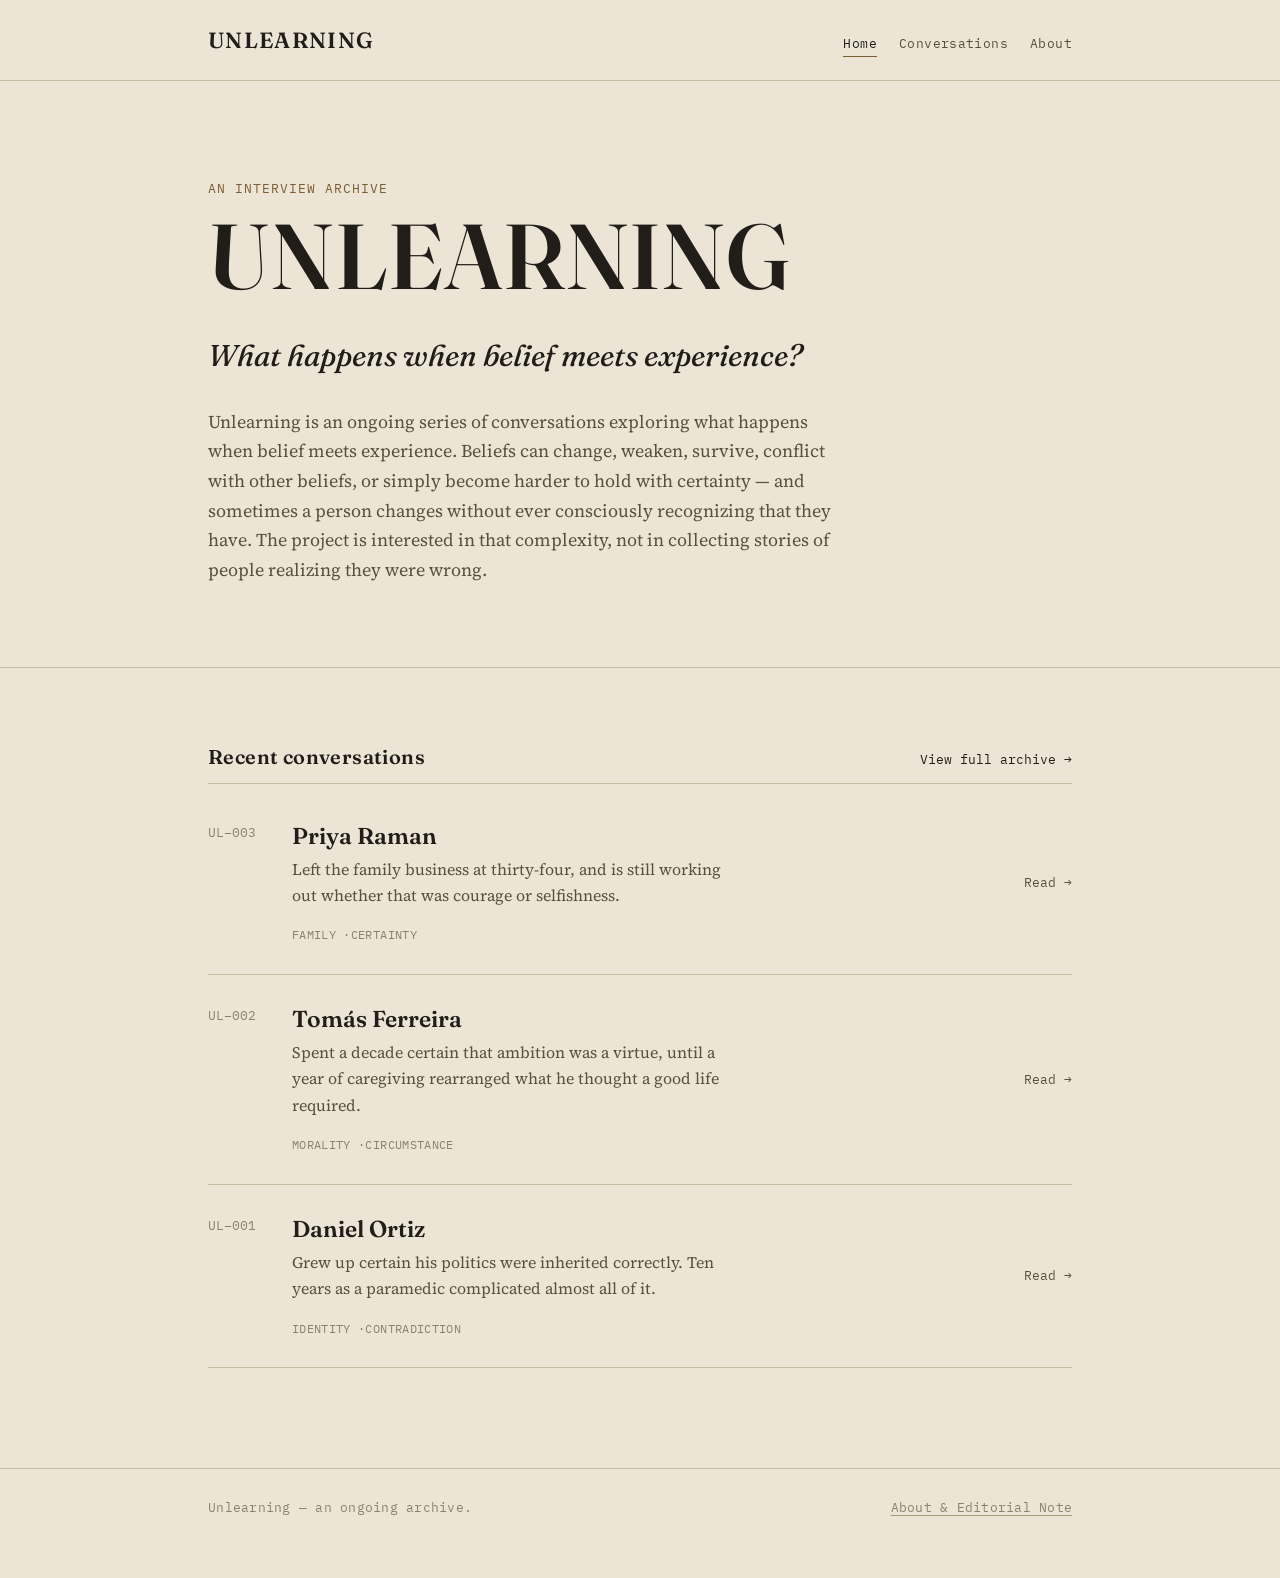
==== index.html @ 24ead6d5 "Add files via upload" ====
<!doctype html>
<html lang="en">
<head>
<meta charset="UTF-8">
<meta name="viewport" content="width=device-width, initial-scale=1">
<title>Unlearning — an archive of changed minds</title>
<meta name="description" content="Unlearning is an interview project exploring how people's beliefs change — or resist changing — when they meet lived experience.">
<link rel="stylesheet" href="styles.css">
</head>
<body>

<header class="site-header">
  <div class="shell">
    <a class="wordmark" href="index.html">UNLEARNING</a>
    <nav class="site-nav">
      <a href="index.html" aria-current="page">Home</a>
      <a href="conversations.html">Conversations</a>
      <a href="about.html">About</a>
    </nav>
  </div>
</header>

<section class="hero">
  <div class="shell">
    <p class="eyebrow">An interview archive</p>
    <h1 class="hero-word">UNLEARNING</h1>
    <p class="hero-question">What happens when belief meets experience?</p>
    <p class="hero-desc">Unlearning is an ongoing series of conversations exploring what happens when belief meets experience. Beliefs can change, weaken, survive, conflict with other beliefs, or simply become harder to hold with certainty — and sometimes a person changes without ever consciously recognizing that they have. The project is interested in that complexity, not in collecting stories of people realizing they were wrong.</p>
  </div>
</section>

<div class="shell">
  <div class="section-head">
    <h2>Recent conversations</h2>
    <a class="see-all" href="conversations.html">View full archive →</a>
  </div>

  <ul class="entry-list">
    <li>
      <a class="entry" href="conversations/priya-raman.html">
        <span class="entry-idx">UL–003</span>
        <span>
          <span class="entry-name">Priya Raman</span>
          <p class="entry-line">Left the family business at thirty-four, and is still working out whether that was courage or selfishness.</p>
          <span class="entry-themes"><span>Family</span><span>Certainty</span></span>
        </span>
        <span class="entry-go">Read →</span>
      </a>
    </li>
    <li>
      <a class="entry" href="conversations/tomas-ferreira.html">
        <span class="entry-idx">UL–002</span>
        <span>
          <span class="entry-name">Tomás Ferreira</span>
          <p class="entry-line">Spent a decade certain that ambition was a virtue, until a year of caregiving rearranged what he thought a good life required.</p>
          <span class="entry-themes"><span>Morality</span><span>Circumstance</span></span>
        </span>
        <span class="entry-go">Read →</span>
      </a>
    </li>
    <li>
      <a class="entry" href="conversations/daniel-ortiz.html">
        <span class="entry-idx">UL–001</span>
        <span>
          <span class="entry-name">Daniel Ortiz</span>
          <p class="entry-line">Grew up certain his politics were inherited correctly. Ten years as a paramedic complicated almost all of it.</p>
          <span class="entry-themes"><span>Identity</span><span>Contradiction</span></span>
        </span>
        <span class="entry-go">Read →</span>
      </a>
    </li>
  </ul>
</div>

<footer class="site-footer">
  <div class="shell">
    <span>Unlearning — an ongoing archive.</span>
    <span><a href="about.html">About &amp; Editorial Note</a></span>
  </div>
</footer>

</body>
</html>
---- styles.css ----
/* ============================================================
   UNLEARNING — shared stylesheet
   Palette:  beige field, near-black ink, muted brass accent
   Type:     Fraunces (display) / Source Serif 4 (reading body)
             / IBM Plex Mono (index, meta, nav — transcript voice)
   ============================================================ */

@import url('https://fonts.googleapis.com/css2?family=Fraunces:ital,opsz,wght@0,9..144,300;0,9..144,450;0,9..144,600;1,9..144,450&family=Source+Serif+4:ital,opsz,wght@0,8..60,400;0,8..60,500;1,8..60,400&family=IBM+Plex+Mono:wght@400;500&display=swap');

:root{
  --beige:        #ECE5D6;
  --beige-deep:   #E1D8C4;
  --card:         #F4EFE4;
  --ink:          #211D18;
  --ink-soft:     #57503F;
  --ink-faint:    #8A8271;
  --brass:        #7C5E33;
  --rule:         #C9BEA3;
  --rule-strong:  #A99C7C;

  --display: "Fraunces", serif;
  --body:    "Source Serif 4", serif;
  --mono:    "IBM Plex Mono", monospace;

  --measure: 640px;
  --wide:    920px;
}

*{ box-sizing: border-box; }

html{
  -webkit-text-size-adjust: 100%;
}

body{
  margin: 0;
  background: var(--beige);
  color: var(--ink);
  font-family: var(--body);
  font-size: 18px;
  line-height: 1.65;
  -webkit-font-smoothing: antialiased;
}

a{
  color: var(--ink);
  text-decoration-color: var(--rule-strong);
  text-underline-offset: 3px;
}
a:hover{ color: var(--brass); text-decoration-color: var(--brass); }
a:focus-visible, button:focus-visible{
  outline: 2px solid var(--brass);
  outline-offset: 3px;
}

@media (prefers-reduced-motion: reduce){
  *{ animation-duration: 0.001ms !important; transition-duration: 0.001ms !important; }
}

/* ---------- layout shells ---------- */

.shell{
  max-width: var(--wide);
  margin: 0 auto;
  padding: 0 28px;
}

.col{
  max-width: var(--measure);
  margin: 0 auto;
  padding: 0 28px;
}

/* ---------- header / nav ---------- */

.site-header{
  border-bottom: 1px solid var(--rule);
  padding: 22px 0;
}

.site-header .shell{
  display: flex;
  align-items: baseline;
  justify-content: space-between;
  gap: 24px;
  flex-wrap: wrap;
}

.wordmark{
  font-family: var(--display);
  font-weight: 600;
  font-size: 22px;
  letter-spacing: 0.06em;
  text-decoration: none;
  color: var(--ink);
}

.wordmark:hover{ color: var(--ink); text-decoration: none; }

.site-nav{
  font-family: var(--mono);
  font-size: 13px;
  letter-spacing: 0.03em;
  display: flex;
  gap: 22px;
}

.site-nav a{
  text-decoration: none;
  color: var(--ink-soft);
  padding-bottom: 2px;
  border-bottom: 1px solid transparent;
}

.site-nav a:hover, .site-nav a[aria-current="page"]{
  color: var(--ink);
  border-bottom-color: var(--brass);
}

/* ---------- footer ---------- */

.site-footer{
  border-top: 1px solid var(--rule);
  margin-top: 100px;
  padding: 28px 0 60px;
  font-family: var(--mono);
  font-size: 12.5px;
  color: var(--ink-faint);
  letter-spacing: 0.02em;
}

.site-footer .shell{
  display: flex;
  justify-content: space-between;
  gap: 16px;
  flex-wrap: wrap;
}

.site-footer a{ color: var(--ink-faint); }

/* ---------- eyebrow / meta / index marks ---------- */

.eyebrow{
  font-family: var(--mono);
  font-size: 12.5px;
  letter-spacing: 0.08em;
  text-transform: uppercase;
  color: var(--brass);
}

.index-mark{
  font-family: var(--mono);
  font-size: 12.5px;
  color: var(--ink-faint);
  letter-spacing: 0.02em;
}

/* ---------- home: hero ---------- */

.hero{
  padding: 84px 0 64px;
  border-bottom: 1px solid var(--rule);
}

.hero-word{
  font-family: var(--display);
  font-weight: 600;
  font-size: clamp(48px, 9vw, 92px);
  letter-spacing: 0.01em;
  line-height: 0.98;
  margin: 0 0 30px;
}

.hero-question{
  font-family: var(--display);
  font-style: italic;
  font-weight: 450;
  font-size: clamp(22px, 3vw, 30px);
  max-width: 720px;
  margin: 0 0 26px;
  color: var(--ink);
}

.hero-desc{
  max-width: var(--measure);
  color: var(--ink-soft);
  font-size: 18px;
}

/* ---------- section labels ---------- */

.section-head{
  display: flex;
  align-items: baseline;
  justify-content: space-between;
  border-bottom: 1px solid var(--rule);
  padding-bottom: 10px;
  margin: 72px 0 8px;
}

.section-head h2{
  font-family: var(--display);
  font-weight: 600;
  font-size: 20px;
  letter-spacing: 0.02em;
  margin: 0;
}

.section-head .see-all{
  font-family: var(--mono);
  font-size: 12.5px;
  text-decoration: none;
}

/* ---------- conversation list (home + archive) ---------- */

.entry-list{
  list-style: none;
  margin: 0;
  padding: 0;
}

.entry{
  display: grid;
  grid-template-columns: 64px 1fr auto;
  gap: 20px;
  align-items: start;
  padding: 26px 0;
  border-bottom: 1px solid var(--rule);
  text-decoration: none;
  color: var(--ink);
}

.entry:hover{ color: var(--ink); }
.entry:hover .entry-name{ color: var(--brass); }
.entry:hover .entry-go{ transform: translateX(3px); }

.entry-idx{
  font-family: var(--mono);
  font-size: 12.5px;
  color: var(--ink-faint);
  padding-top: 4px;
}

.entry-name{
  font-family: var(--display);
  font-weight: 600;
  font-size: 23px;
  margin: 0 0 6px;
  transition: color .15s ease;
}

.entry-line{
  color: var(--ink-soft);
  font-size: 16px;
  margin: 0 0 10px;
  max-width: 56ch;
}

.entry-themes{
  font-family: var(--mono);
  font-size: 11.5px;
  letter-spacing: 0.03em;
  color: var(--ink-faint);
  text-transform: uppercase;
}

.entry-themes span:not(:last-child)::after{ content: " \00b7 "; }

.entry-go{
  font-family: var(--mono);
  font-size: 13px;
  color: var(--ink-soft);
  align-self: center;
  transition: transform .15s ease;
  white-space: nowrap;
}

@media (max-width: 620px){
  .entry{ grid-template-columns: 40px 1fr; }
  .entry-go{ display: none; }
}

/* ---------- archive page filters (static, decorative labels) ---------- */

.theme-key{
  display: flex;
  flex-wrap: wrap;
  gap: 10px 8px;
  margin: 18px 0 0;
}

.theme-chip{
  font-family: var(--mono);
  font-size: 11.5px;
  text-transform: uppercase;
  letter-spacing: 0.04em;
  color: var(--ink-soft);
  border: 1px solid var(--rule-strong);
  border-radius: 2px;
  padding: 5px 10px;
}

/* ---------- generic page header ---------- */

.page-head{
  padding: 64px 0 40px;
  border-bottom: 1px solid var(--rule);
}

.page-title{
  font-family: var(--display);
  font-weight: 600;
  font-size: clamp(34px, 5vw, 46px);
  margin: 10px 0 16px;
}

.page-dek{
  color: var(--ink-soft);
  max-width: 60ch;
  font-size: 18px;
}

/* ---------- about / editorial prose ---------- */

.prose{
  padding: 48px 0;
}

.prose h2{
  font-family: var(--display);
  font-weight: 600;
  font-size: 24px;
  margin: 52px 0 16px;
}

.prose h2:first-child{ margin-top: 0; }

.prose p{
  margin: 0 0 20px;
  color: var(--ink);
}

.prose p.lede{
  font-family: var(--display);
  font-style: italic;
  font-size: 22px;
  color: var(--ink);
  margin-bottom: 34px;
}

.divider{
  border: none;
  border-top: 1px solid var(--rule);
  margin: 56px 0;
}

.note-box{
  background: var(--card);
  border: 1px solid var(--rule);
  padding: 26px 28px;
  margin: 40px 0;
}

.note-box .eyebrow{ display:block; margin-bottom: 10px; }

/* ---------- individual conversation page ---------- */

.subject-head{
  padding: 60px 0 36px;
  border-bottom: 1px solid var(--rule);
}

.subject-name{
  font-family: var(--display);
  font-weight: 600;
  font-size: clamp(36px, 6vw, 54px);
  margin: 12px 0 14px;
}

.subject-context{
  color: var(--ink-soft);
  font-size: 18px;
  max-width: 60ch;
  margin: 0 0 18px;
}

.subject-themes{
  font-family: var(--mono);
  font-size: 12px;
  text-transform: uppercase;
  letter-spacing: 0.04em;
  color: var(--brass);
}
.subject-themes span:not(:last-child)::after{ content: " \00b7 "; }

/* tab-style toggle between Conversation / Reflection */

.pane-nav{
  display: flex;
  gap: 2px;
  margin: 40px 0 0;
  border-bottom: 1px solid var(--rule);
}

.pane-nav a{
  font-family: var(--mono);
  font-size: 13px;
  text-transform: uppercase;
  letter-spacing: 0.04em;
  text-decoration: none;
  color: var(--ink-soft);
  padding: 10px 4px 12px;
  margin-right: 26px;
  border-bottom: 2px solid transparent;
}

.pane-nav a:hover{ color: var(--ink); }

.pane{
  padding: 48px 0;
}

.pane-conversation .pane-label,
.pane-reflection .pane-label{
  font-family: var(--mono);
  font-size: 12.5px;
  letter-spacing: 0.06em;
  text-transform: uppercase;
  color: var(--ink-faint);
  margin-bottom: 26px;
  display: block;
}

.exchange{ margin: 0 0 26px; }

.exchange .q{
  font-family: var(--mono);
  font-size: 13px;
  color: var(--brass);
  letter-spacing: 0.02em;
  margin: 0 0 6px;
}

.exchange p{ margin: 0; }

.pane-reflection{
  background: var(--card);
  border-top: 1px solid var(--rule);
  border-bottom: 1px solid var(--rule);
  padding: 56px 0;
}

.continue-link{
  display: inline-block;
  margin-top: 10px;
  font-family: var(--mono);
  font-size: 13.5px;
  text-decoration: none;
  border-bottom: 1px solid var(--rule-strong);
  padding-bottom: 2px;
}

.continue-link:hover{ border-bottom-color: var(--brass); }

.back-to-top{
  font-family: var(--mono);
  font-size: 12.5px;
  text-decoration: none;
  color: var(--ink-soft);
}

/* ---------- misc ---------- */

.mt-0{ margin-top: 0; }
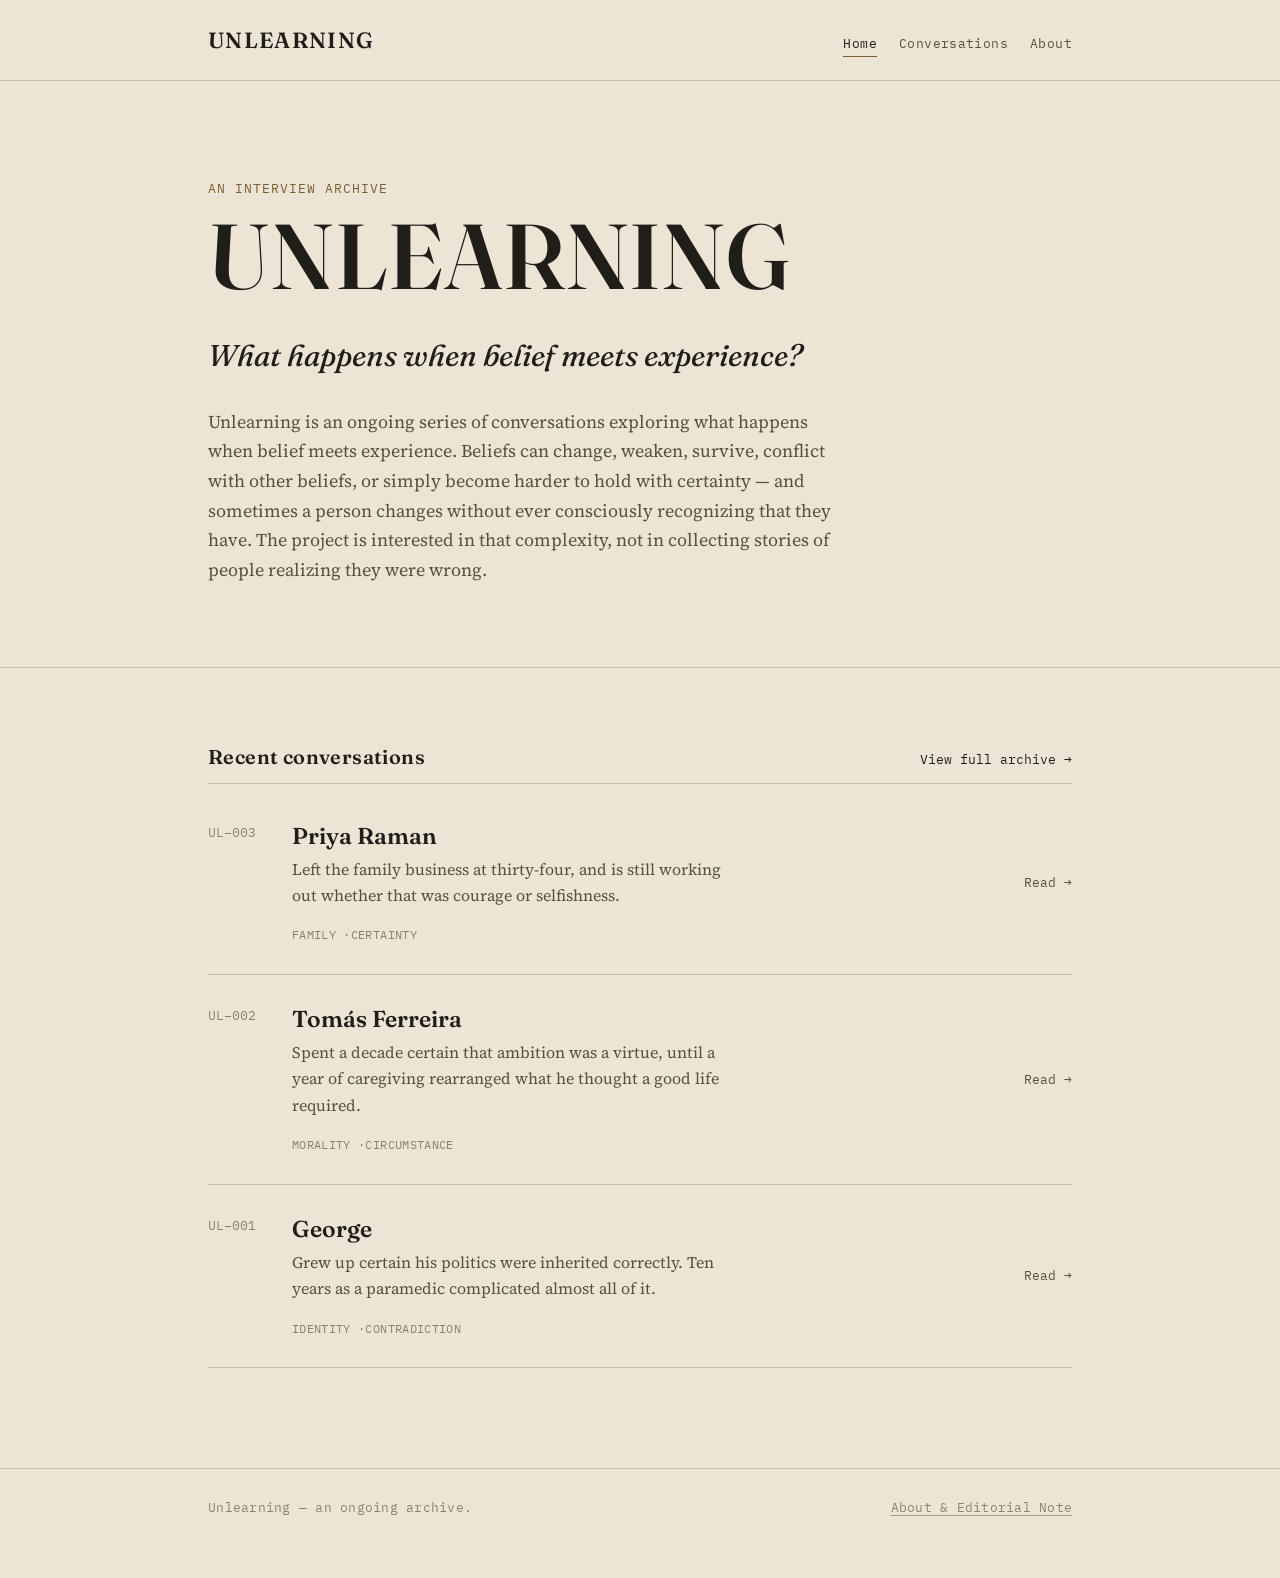
==== commit a2438a91: "Change entry name from 'Daniel Ortiz' to 'George'" ====
--- a/index.html
+++ b/index.html
@@ -62,7 +62,7 @@
       <a class="entry" href="conversations/daniel-ortiz.html">
         <span class="entry-idx">UL–001</span>
         <span>
-          <span class="entry-name">Daniel Ortiz</span>
+          <span class="entry-name">George</span>
           <p class="entry-line">Grew up certain his politics were inherited correctly. Ten years as a paramedic complicated almost all of it.</p>
           <span class="entry-themes"><span>Identity</span><span>Contradiction</span></span>
         </span>
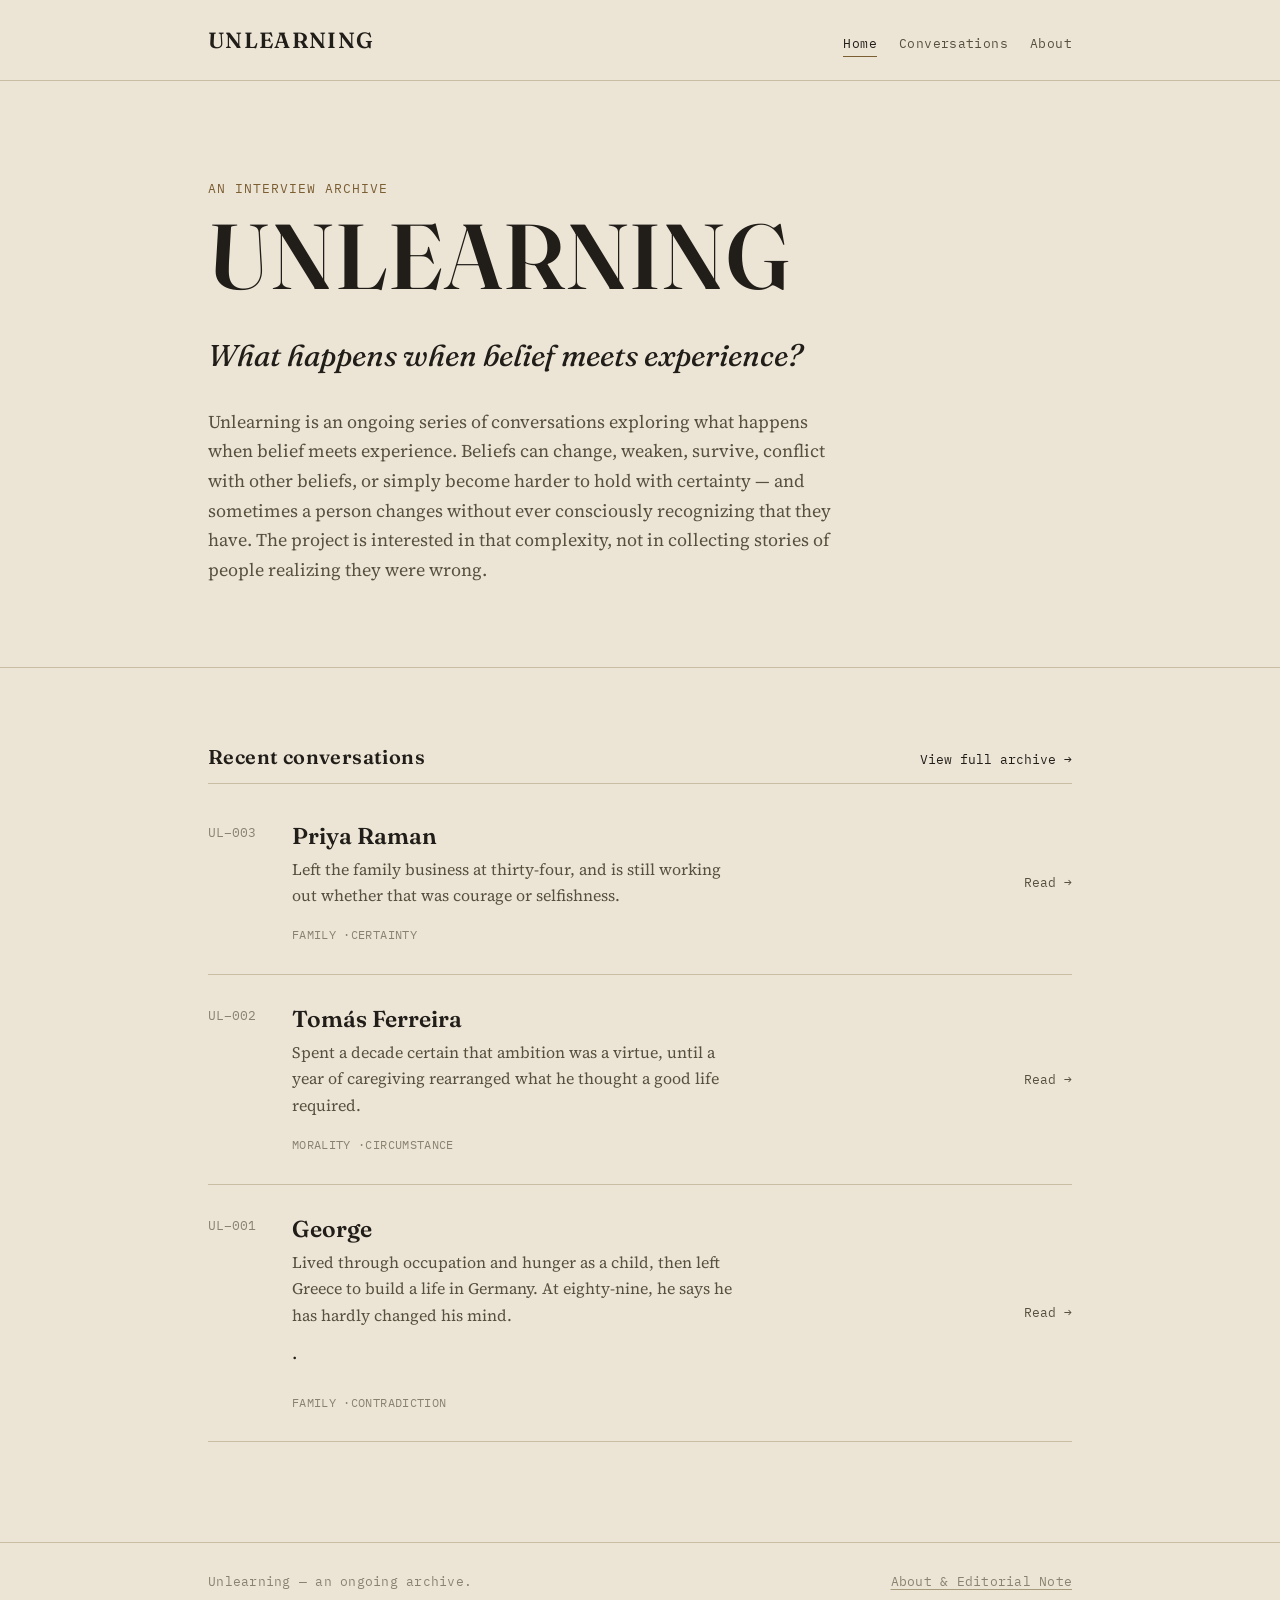
==== commit 8b2398f3: "Modify entry details for George Updated the entry description and themes for George." ====
--- a/index.html
+++ b/index.html
@@ -63,8 +63,9 @@
         <span class="entry-idx">UL–001</span>
         <span>
           <span class="entry-name">George</span>
-          <p class="entry-line">Grew up certain his politics were inherited correctly. Ten years as a paramedic complicated almost all of it.</p>
-          <span class="entry-themes"><span>Identity</span><span>Contradiction</span></span>
+          <p class="entry-line">Lived through occupation and hunger as a child, then left Greece to build a life in Germany. At eighty-nine, he says he has hardly changed his mind.
+</p>.</p>
+          <span class="entry-themes"><span>Family</span><span>Contradiction</span></span>
         </span>
         <span class="entry-go">Read →</span>
       </a>
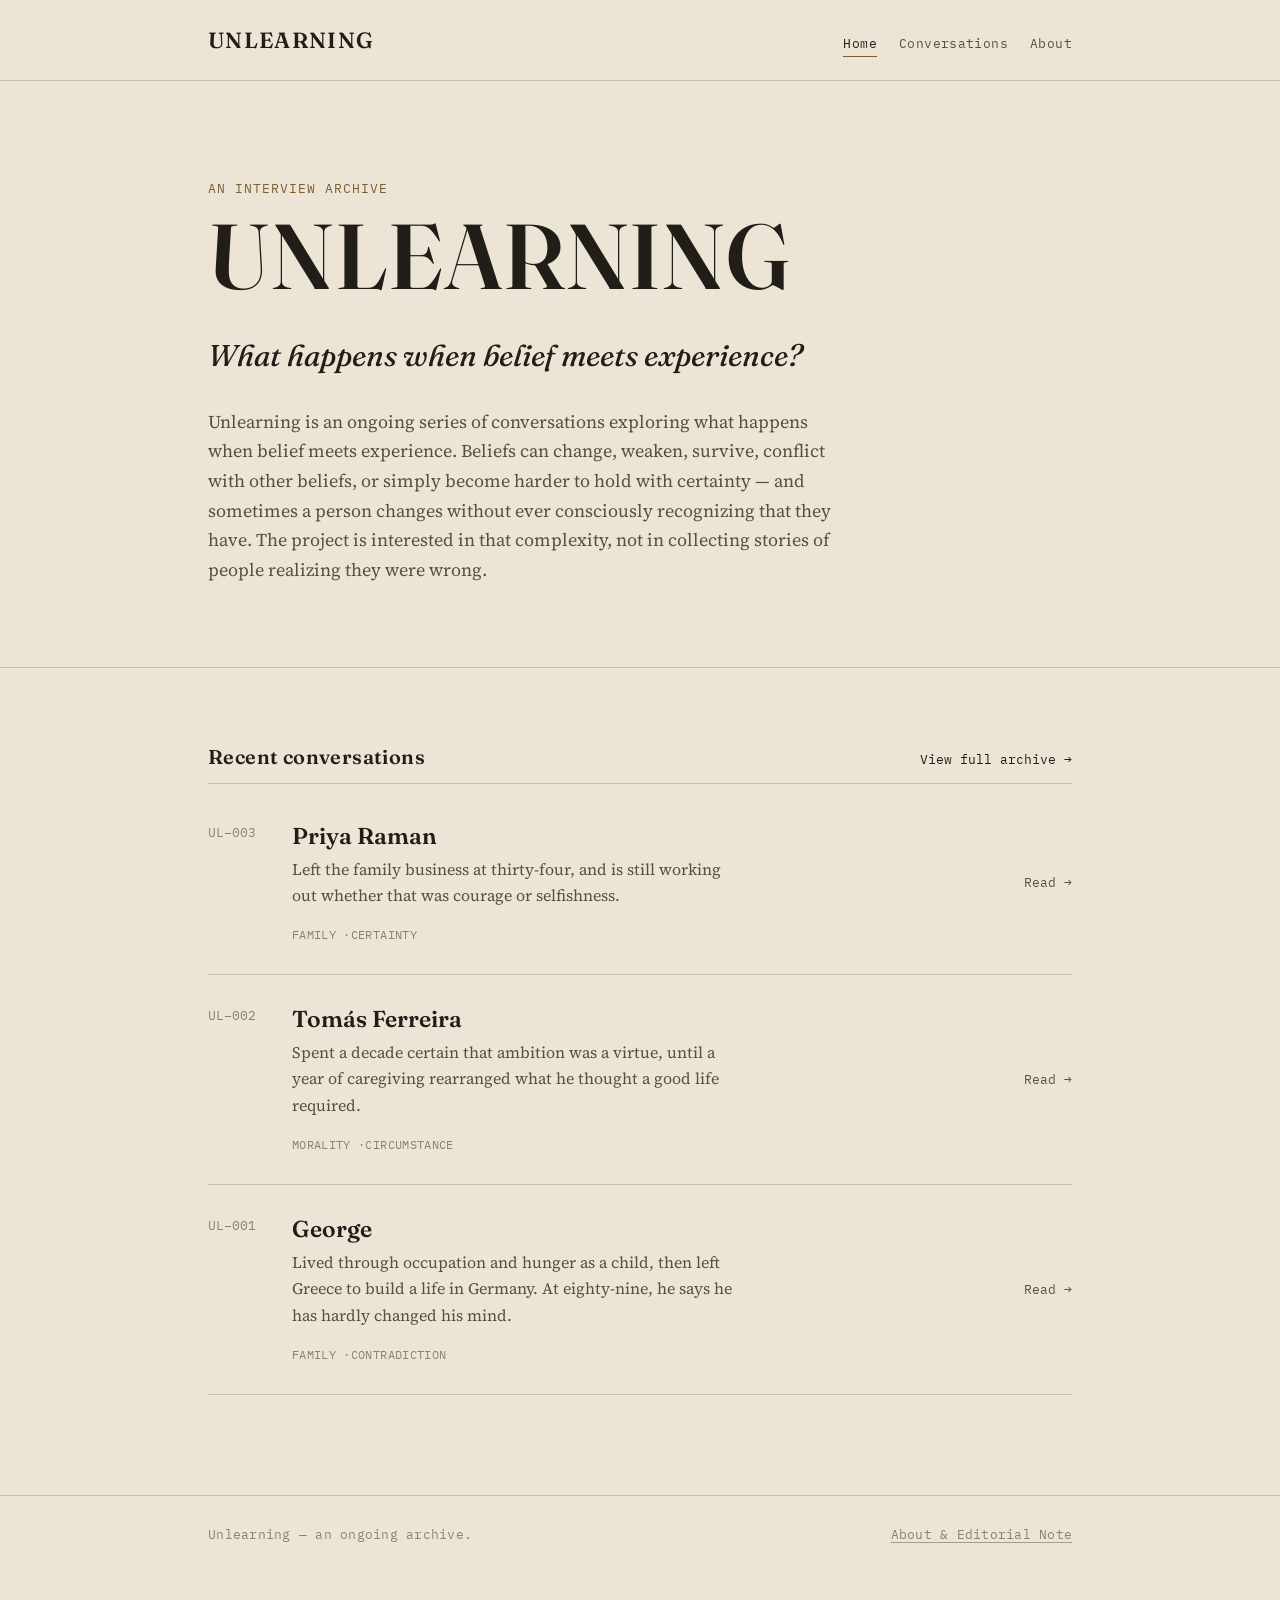
==== commit abde5996: "Correct closing tag in index.html Fix closing paragraph tag in entry description." ====
--- a/index.html
+++ b/index.html
@@ -64,7 +64,7 @@
         <span>
           <span class="entry-name">George</span>
           <p class="entry-line">Lived through occupation and hunger as a child, then left Greece to build a life in Germany. At eighty-nine, he says he has hardly changed his mind.
-</p>.</p>
+</p>
           <span class="entry-themes"><span>Family</span><span>Contradiction</span></span>
         </span>
         <span class="entry-go">Read →</span>
